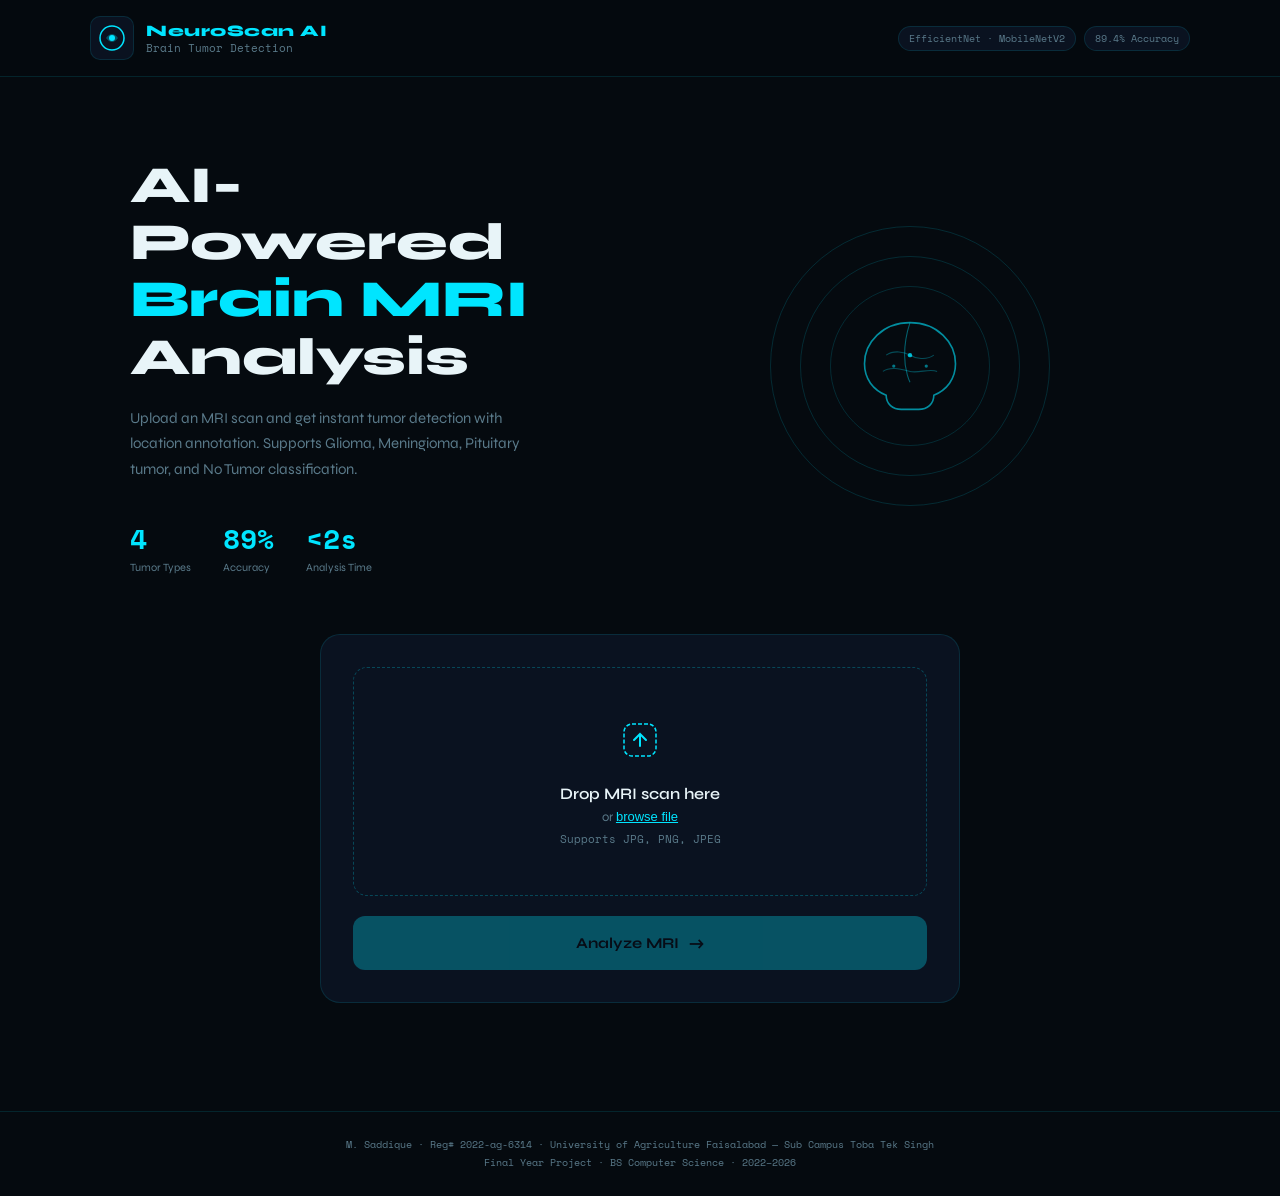
==== templates/index.html @ f6f0a746 "Initial commit: Brain Tumor Detection app" ====
<!DOCTYPE html>
<html lang="en">
<head>
  <meta charset="UTF-8">
  <meta name="viewport" content="width=device-width, initial-scale=1.0">
  <title>Brain Tumor Detection System</title>
  <link rel="preconnect" href="https://fonts.googleapis.com">
  <link href="https://fonts.googleapis.com/css2?family=Space+Mono:wght@400;700&family=Syne:wght@400;600;800&display=swap" rel="stylesheet">
  <link rel="stylesheet" href="/static/style.css">
</head>
<body>

  <!-- Header -->
  <header>
    <div class="header-inner">
      <div class="logo">
        <div class="logo-icon">
          <svg width="28" height="28" viewBox="0 0 28 28" fill="none">
            <circle cx="14" cy="14" r="12" stroke="#00e5ff" stroke-width="1.5"/>
            <path d="M8 14 Q14 6 20 14 Q14 22 8 14Z" fill="#00e5ff" opacity="0.3"/>
            <circle cx="14" cy="14" r="3" fill="#00e5ff"/>
          </svg>
        </div>
        <div>
          <span class="logo-title">NeuroScan AI</span>
          <span class="logo-sub">Brain Tumor Detection</span>
        </div>
      </div>
      <div class="header-info">
        <span class="badge">EfficientNet · MobileNetV2</span>
        <span class="badge">89.4% Accuracy</span>
      </div>
    </div>
  </header>

  <main>

    <!-- Hero -->
    <section class="hero">
      <div class="hero-text">
        <h1>AI-Powered<br><span class="accent">Brain MRI</span><br>Analysis</h1>
        <p>Upload an MRI scan and get instant tumor detection with location annotation. Supports Glioma, Meningioma, Pituitary tumor, and No Tumor classification.</p>
        <div class="stats-row">
          <div class="stat"><span class="stat-num">4</span><span class="stat-label">Tumor Types</span></div>
          <div class="stat"><span class="stat-num">89%</span><span class="stat-label">Accuracy</span></div>
          <div class="stat"><span class="stat-num">&lt;2s</span><span class="stat-label">Analysis Time</span></div>
        </div>
      </div>
      <div class="hero-visual">
        <div class="scan-ring"></div>
        <div class="scan-ring ring2"></div>
        <div class="scan-ring ring3"></div>
        <svg class="brain-svg" viewBox="0 0 120 120" fill="none">
          <path d="M60 20 C35 20 18 38 18 58 C18 72 26 82 38 87 C38 95 44 100 52 100 L68 100 C76 100 82 95 82 87 C94 82 102 72 102 58 C102 38 85 20 60 20Z" stroke="#00e5ff" stroke-width="1.5" fill="none" opacity="0.6"/>
          <path d="M60 20 C60 20 55 35 55 50 C55 65 60 75 60 75" stroke="#00e5ff" stroke-width="1" opacity="0.4"/>
          <path d="M38 50 C45 45 55 47 60 50 C65 53 75 55 82 50" stroke="#00e5ff" stroke-width="1" opacity="0.3"/>
          <path d="M35 65 C42 60 52 63 60 65 C68 67 78 62 85 65" stroke="#00e5ff" stroke-width="1" opacity="0.3"/>
          <circle cx="60" cy="50" r="2" fill="#00e5ff" opacity="0.8"/>
          <circle cx="45" cy="60" r="1.5" fill="#00e5ff" opacity="0.5"/>
          <circle cx="75" cy="60" r="1.5" fill="#00e5ff" opacity="0.5"/>
        </svg>
      </div>
    </section>

    <!-- Upload Section -->
    <section class="upload-section">
      <div class="upload-card" id="uploadCard">
        <div class="upload-zone" id="dropZone">
          <input type="file" id="fileInput" accept="image/*" hidden>
          <div class="upload-icon">
            <svg width="48" height="48" viewBox="0 0 48 48" fill="none">
              <rect x="8" y="8" width="32" height="32" rx="8" stroke="#00e5ff" stroke-width="1.5" stroke-dasharray="4 2"/>
              <path d="M24 30 L24 18 M18 24 L24 18 L30 24" stroke="#00e5ff" stroke-width="2" stroke-linecap="round"/>
            </svg>
          </div>
          <p class="upload-title">Drop MRI scan here</p>
          <p class="upload-sub">or <button class="browse-btn" onclick="document.getElementById('fileInput').click()">browse file</button></p>
          <p class="upload-hint">Supports JPG, PNG, JPEG</p>
        </div>

        <!-- Preview -->
        <div class="preview-zone" id="previewZone" style="display:none">
          <img id="previewImg" src="" alt="Preview">
          <div class="preview-info">
            <span id="fileName" class="file-name"></span>
            <button class="change-btn" onclick="resetUpload()">Change</button>
          </div>
        </div>

        <button class="analyze-btn" id="analyzeBtn" onclick="analyzeImage()" disabled>
          <span class="btn-text">Analyze MRI</span>
          <span class="btn-icon">→</span>
        </button>
      </div>
    </section>

    <!-- Loading -->
    <div class="loading-overlay" id="loading" style="display:none">
      <div class="loading-box">
        <div class="pulse-ring"></div>
        <div class="pulse-ring p2"></div>
        <p>Analyzing MRI scan...</p>
        <span>AI model processing</span>
      </div>
    </div>

    <!-- Results -->
    <section class="results-section" id="resultsSection" style="display:none">

      <div class="result-header">
        <h2>Analysis Complete</h2>
        <button class="new-scan-btn" onclick="resetAll()">+ New Scan</button>
      </div>

      <!-- Diagnosis Card -->
      <div class="diagnosis-card" id="diagnosisCard">
        <div class="diagnosis-left">
          <div class="diagnosis-label">Detected</div>
          <div class="diagnosis-name" id="diagnosisName">—</div>
          <div class="confidence-row">
            <span class="conf-label">Confidence</span>
            <span class="conf-value" id="confValue">—</span>
          </div>
          <div class="conf-bar-wrap">
            <div class="conf-bar" id="confBar"></div>
          </div>
          <p class="diagnosis-desc" id="diagnosisDesc">—</p>
          <div class="advice-box" id="adviceBox">
            <svg width="14" height="14" viewBox="0 0 14 14" fill="none">
              <circle cx="7" cy="7" r="6" stroke="currentColor" stroke-width="1.2"/>
              <path d="M7 6V10M7 4.5V5" stroke="currentColor" stroke-width="1.2" stroke-linecap="round"/>
            </svg>
            <span id="adviceText">—</span>
          </div>
        </div>
        <div class="diagnosis-right">
          <div class="prob-chart">
            <div class="prob-title">All Probabilities</div>
            <div id="probBars"></div>
          </div>
        </div>
      </div>

      <!-- Images -->
      <div class="images-grid">
        <div class="img-card">
          <div class="img-label">Original MRI</div>
          <img id="originalImg" src="" alt="Original">
        </div>
        <div class="img-card">
          <div class="img-label">Annotated Result</div>
          <img id="annotatedImg" src="" alt="Annotated">
        </div>
      </div>

    </section>

  </main>

  <footer>
    <p>M. Saddique · Reg# 2022-ag-6314 · University of Agriculture Faisalabad — Sub Campus Toba Tek Singh</p>
    <p>Final Year Project · BS Computer Science · 2022–2026</p>
  </footer>

  <script src="/static/script.js"></script>
</body>
</html>
---- static/style.css ----
*, *::before, *::after { box-sizing: border-box; margin: 0; padding: 0; }

:root {
  --bg:       #050a0f;
  --bg2:      #0a1220;
  --bg3:      #0f1a2e;
  --accent:   #00e5ff;
  --accent2:  #0077ff;
  --text:     #e8f4f8;
  --muted:    #5a7a8a;
  --border:   rgba(0,229,255,0.12);
  --danger:   #ff5555;
  --warn:     #ffaa00;
  --safe:     #00dd88;
}

html { scroll-behavior: smooth; }

body {
  background: var(--bg);
  color: var(--text);
  font-family: 'Syne', sans-serif;
  min-height: 100vh;
  overflow-x: hidden;
}

/* ── HEADER ─────────────────────────────── */
header {
  border-bottom: 1px solid var(--border);
  padding: 16px 40px;
  backdrop-filter: blur(12px);
  position: sticky;
  top: 0;
  z-index: 100;
  background: rgba(5,10,15,0.85);
}

.header-inner {
  max-width: 1100px;
  margin: 0 auto;
  display: flex;
  align-items: center;
  justify-content: space-between;
}

.logo { display: flex; align-items: center; gap: 12px; }
.logo-icon {
  width: 44px; height: 44px;
  border: 1px solid var(--border);
  border-radius: 10px;
  display: flex; align-items: center; justify-content: center;
  background: var(--bg2);
}
.logo-title {
  display: block;
  font-size: 16px; font-weight: 800;
  color: var(--accent);
  letter-spacing: 0.5px;
}
.logo-sub {
  display: block;
  font-size: 11px; color: var(--muted);
  font-family: 'Space Mono', monospace;
}

.header-info { display: flex; gap: 8px; }
.badge {
  font-family: 'Space Mono', monospace;
  font-size: 10px;
  padding: 4px 10px;
  border: 1px solid var(--border);
  border-radius: 20px;
  color: var(--muted);
  background: var(--bg2);
}

/* ── MAIN ────────────────────────────────── */
main { max-width: 1100px; margin: 0 auto; padding: 0 40px 60px; }

/* ── HERO ────────────────────────────────── */
.hero {
  display: grid;
  grid-template-columns: 1fr 1fr;
  gap: 60px;
  align-items: center;
  padding: 80px 0 60px;
}

.hero h1 {
  font-size: 52px;
  font-weight: 800;
  line-height: 1.1;
  margin-bottom: 20px;
}

.accent { color: var(--accent); }

.hero p {
  color: var(--muted);
  font-size: 15px;
  line-height: 1.7;
  margin-bottom: 36px;
  max-width: 420px;
}

.stats-row { display: flex; gap: 32px; }
.stat { display: flex; flex-direction: column; }
.stat-num {
  font-family: 'Space Mono', monospace;
  font-size: 28px;
  font-weight: 700;
  color: var(--accent);
}
.stat-label { font-size: 11px; color: var(--muted); margin-top: 2px; }

/* Brain visual */
.hero-visual {
  position: relative;
  display: flex;
  align-items: center;
  justify-content: center;
  height: 320px;
}

.scan-ring {
  position: absolute;
  border-radius: 50%;
  border: 1px solid rgba(0,229,255,0.15);
  animation: pulse-ring 3s ease-in-out infinite;
}
.scan-ring { width: 280px; height: 280px; }
.ring2     { width: 220px; height: 220px; animation-delay: 0.5s; }
.ring3     { width: 160px; height: 160px; animation-delay: 1s; }

@keyframes pulse-ring {
  0%, 100% { opacity: 0.3; transform: scale(1); }
  50%       { opacity: 0.7; transform: scale(1.03); }
}

.brain-svg { width: 130px; height: 130px; z-index: 2; }

/* ── UPLOAD ──────────────────────────────── */
.upload-section { margin-bottom: 48px; }

.upload-card {
  background: var(--bg2);
  border: 1px solid var(--border);
  border-radius: 20px;
  padding: 32px;
  max-width: 640px;
  margin: 0 auto;
}

.upload-zone {
  border: 1.5px dashed rgba(0,229,255,0.25);
  border-radius: 14px;
  padding: 48px 24px;
  text-align: center;
  cursor: pointer;
  transition: all 0.2s;
  margin-bottom: 20px;
}
.upload-zone:hover, .upload-zone.dragover {
  border-color: var(--accent);
  background: rgba(0,229,255,0.04);
}
.upload-icon { margin-bottom: 16px; }
.upload-title { font-size: 16px; font-weight: 600; margin-bottom: 6px; }
.upload-sub   { font-size: 13px; color: var(--muted); margin-bottom: 6px; }
.upload-hint  { font-size: 11px; color: var(--muted); font-family: 'Space Mono', monospace; }

.browse-btn {
  background: none; border: none; cursor: pointer;
  color: var(--accent); font-size: 13px; text-decoration: underline;
}

/* Preview */
.preview-zone {
  margin-bottom: 20px;
  border-radius: 12px;
  overflow: hidden;
  border: 1px solid var(--border);
}
.preview-zone img {
  width: 100%; max-height: 240px;
  object-fit: contain;
  background: var(--bg);
  display: block;
}
.preview-info {
  display: flex; align-items: center;
  justify-content: space-between;
  padding: 10px 14px;
  background: var(--bg3);
}
.file-name {
  font-family: 'Space Mono', monospace;
  font-size: 11px; color: var(--muted);
  white-space: nowrap; overflow: hidden;
  text-overflow: ellipsis; max-width: 300px;
}
.change-btn {
  background: none; border: 1px solid var(--border);
  color: var(--muted); padding: 4px 12px;
  border-radius: 6px; cursor: pointer; font-size: 11px;
  transition: all 0.2s;
}
.change-btn:hover { border-color: var(--accent); color: var(--accent); }

/* Analyze button */
.analyze-btn {
  width: 100%;
  padding: 16px;
  background: var(--accent);
  border: none; border-radius: 12px;
  color: #000; font-family: 'Syne', sans-serif;
  font-size: 15px; font-weight: 700;
  cursor: pointer; display: flex;
  align-items: center; justify-content: center;
  gap: 10px; transition: all 0.2s;
}
.analyze-btn:disabled {
  opacity: 0.3; cursor: not-allowed;
}
.analyze-btn:not(:disabled):hover {
  background: #33eeff; transform: translateY(-1px);
}
.btn-icon { font-size: 18px; }

/* ── LOADING ─────────────────────────────── */
.loading-overlay {
  display: flex; align-items: center;
  justify-content: center;
  padding: 60px;
}
.loading-box {
  text-align: center;
  position: relative;
}
.pulse-ring {
  width: 80px; height: 80px;
  border-radius: 50%;
  border: 2px solid var(--accent);
  position: absolute;
  top: 50%; left: 50%;
  transform: translate(-50%, -50%);
  animation: pulse-load 1.4s ease-out infinite;
}
.p2 { animation-delay: 0.7s; }

@keyframes pulse-load {
  0%   { transform: translate(-50%,-50%) scale(0.5); opacity: 1; }
  100% { transform: translate(-50%,-50%) scale(2);   opacity: 0; }
}

.loading-box p {
  font-size: 16px; font-weight: 600;
  margin-top: 60px; margin-bottom: 6px;
}
.loading-box span {
  font-family: 'Space Mono', monospace;
  font-size: 11px; color: var(--muted);
}

/* ── RESULTS ─────────────────────────────── */
.result-header {
  display: flex; align-items: center;
  justify-content: space-between;
  margin-bottom: 24px;
}
.result-header h2 { font-size: 24px; font-weight: 800; }

.new-scan-btn {
  background: none;
  border: 1px solid var(--border);
  color: var(--accent); padding: 8px 18px;
  border-radius: 8px; cursor: pointer;
  font-family: 'Syne', sans-serif;
  font-size: 13px; font-weight: 600;
  transition: all 0.2s;
}
.new-scan-btn:hover { background: rgba(0,229,255,0.08); }

/* Diagnosis card */
.diagnosis-card {
  display: grid;
  grid-template-columns: 1fr 1fr;
  gap: 32px;
  background: var(--bg2);
  border: 1px solid var(--border);
  border-radius: 20px;
  padding: 32px;
  margin-bottom: 24px;
}

.diagnosis-label {
  font-family: 'Space Mono', monospace;
  font-size: 10px; color: var(--muted);
  letter-spacing: 2px; text-transform: uppercase;
  margin-bottom: 8px;
}

.diagnosis-name {
  font-size: 36px; font-weight: 800;
  text-transform: capitalize;
  color: var(--accent);
  margin-bottom: 16px;
}

.confidence-row {
  display: flex; align-items: center;
  gap: 12px; margin-bottom: 8px;
}
.conf-label {
  font-size: 12px; color: var(--muted);
  font-family: 'Space Mono', monospace;
}
.conf-value {
  font-size: 14px; font-weight: 700;
  font-family: 'Space Mono', monospace;
}

.conf-bar-wrap {
  height: 4px; background: var(--bg3);
  border-radius: 2px; margin-bottom: 20px;
  overflow: hidden;
}
.conf-bar {
  height: 100%; border-radius: 2px;
  background: var(--accent);
  transition: width 1s ease;
}

.diagnosis-desc {
  font-size: 14px; line-height: 1.6;
  color: var(--muted); margin-bottom: 16px;
}

.advice-box {
  display: flex; align-items: flex-start; gap: 8px;
  background: rgba(0,229,255,0.06);
  border: 1px solid rgba(0,229,255,0.15);
  border-radius: 10px; padding: 12px;
  font-size: 13px; line-height: 1.5;
  color: var(--text);
}

/* Probability bars */
.prob-title {
  font-family: 'Space Mono', monospace;
  font-size: 10px; color: var(--muted);
  letter-spacing: 2px; margin-bottom: 16px;
}

.prob-row { margin-bottom: 14px; }
.prob-row-label {
  display: flex; justify-content: space-between;
  font-size: 12px; margin-bottom: 5px;
}
.prob-row-label span:first-child { text-transform: capitalize; }
.prob-row-label span:last-child {
  font-family: 'Space Mono', monospace;
  color: var(--muted);
}
.prob-row-bar {
  height: 6px; background: var(--bg3);
  border-radius: 3px; overflow: hidden;
}
.prob-row-fill {
  height: 100%; border-radius: 3px;
  transition: width 1s ease;
}

/* Images grid */
.images-grid {
  display: grid; grid-template-columns: 1fr 1fr; gap: 20px;
}

.img-card {
  background: var(--bg2);
  border: 1px solid var(--border);
  border-radius: 16px; overflow: hidden;
}
.img-label {
  padding: 12px 16px;
  font-family: 'Space Mono', monospace;
  font-size: 10px; color: var(--muted);
  letter-spacing: 2px;
  border-bottom: 1px solid var(--border);
}
.img-card img {
  width: 100%; display: block;
  object-fit: contain; background: #000;
  max-height: 300px;
}

/* ── FOOTER ──────────────────────────────── */
footer {
  border-top: 1px solid var(--border);
  padding: 24px 40px;
  text-align: center;
  font-family: 'Space Mono', monospace;
  font-size: 10px; color: var(--muted);
  line-height: 1.8;
}

/* ── RESPONSIVE ──────────────────────────── */
@media (max-width: 768px) {
  main { padding: 0 20px 60px; }
  header { padding: 14px 20px; }
  .hero { grid-template-columns: 1fr; gap: 30px; padding: 40px 0 30px; }
  .hero h1 { font-size: 36px; }
  .hero-visual { height: 200px; }
  .diagnosis-card { grid-template-columns: 1fr; }
  .images-grid { grid-template-columns: 1fr; }
  .header-info { display: none; }
}
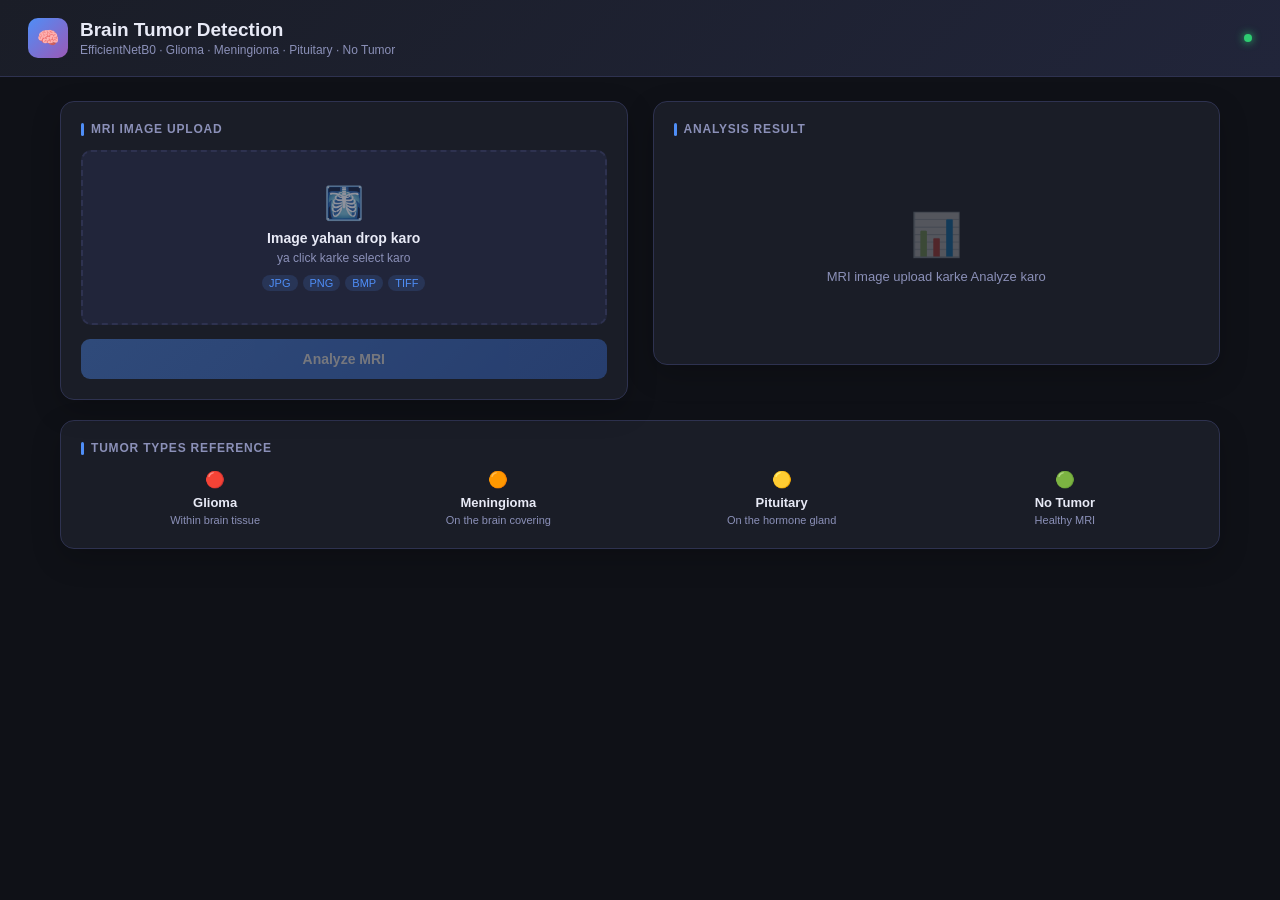
==== commit 945001b4: "Initial commit: Setup project structure and secure API keys" ====
--- a/templates/index.html
+++ b/templates/index.html
@@ -1,167 +1,1072 @@
 <!DOCTYPE html>
 <html lang="en">
+
 <head>
-  <meta charset="UTF-8">
-  <meta name="viewport" content="width=device-width, initial-scale=1.0">
-  <title>Brain Tumor Detection System</title>
-  <link rel="preconnect" href="https://fonts.googleapis.com">
-  <link href="https://fonts.googleapis.com/css2?family=Space+Mono:wght@400;700&family=Syne:wght@400;600;800&display=swap" rel="stylesheet">
-  <link rel="stylesheet" href="/static/style.css">
+  <meta charset="UTF-8" />
+  <meta name="viewport" content="width=device-width, initial-scale=1.0" />
+  <title>Brain Tumor Detection</title>
+  <style>
+    * {
+      margin: 0;
+      padding: 0;
+      box-sizing: border-box
+    }
+
+    :root {
+      --bg: #0f1117;
+      --card: #1a1d27;
+      --card2: #21253a;
+      --border: #2e3250;
+      --text: #e8eaf6;
+      --sub: #8b90b8;
+      --blue: #4f8ef7;
+      --blue2: #3a6fd8;
+      --green: #2ecc71;
+      --red: #e74c3c;
+      --orange: #f39c12;
+      --purple: #9b59b6;
+      --radius: 14px
+    }
+
+    body {
+      background: var(--bg);
+      color: var(--text);
+      font-family: 'Segoe UI', sans-serif;
+      min-height: 100vh
+    }
+
+    /* ── Header ── */
+    header {
+      background: linear-gradient(135deg, #1a1d27, #21253a);
+      border-bottom: 1px solid var(--border);
+      padding: 18px 28px;
+      display: flex;
+      align-items: center;
+      gap: 12px
+    }
+
+    .logo {
+      width: 40px;
+      height: 40px;
+      border-radius: 10px;
+      background: linear-gradient(135deg, var(--blue), var(--purple));
+      display: flex;
+      align-items: center;
+      justify-content: center;
+      font-size: 18px
+    }
+
+    header h1 {
+      font-size: 19px;
+      font-weight: 600
+    }
+
+    header p {
+      font-size: 12px;
+      color: var(--sub);
+      margin-top: 2px
+    }
+
+    .dot {
+      width: 8px;
+      height: 8px;
+      border-radius: 50%;
+      background: var(--green);
+      box-shadow: 0 0 8px var(--green);
+      margin-left: auto
+    }
+
+    /* ── Layout: 2 columns ── */
+    .container {
+      max-width: 1200px;
+      margin: 0 auto;
+      padding: 24px 20px
+    }
+
+    /* Upload | Results */
+    .grid {
+      display: grid;
+      grid-template-columns: 1fr 1fr;
+      gap: 25px;
+      align-items: start
+    }
+
+    @media(max-width:900px) {
+      .grid {
+        grid-template-columns: 1fr
+      }
+    }
+
+    /* ── Card ── */
+    .card {
+      background: var(--card);
+      border: 1px solid var(--border);
+      border-radius: var(--radius);
+      padding: 20px;
+      box-shadow: 0 10px 30px rgba(0, 0, 0, 0.2);
+    }
+
+    .card-title {
+      font-size: 12px;
+      font-weight: 600;
+      color: var(--sub);
+      text-transform: uppercase;
+      letter-spacing: .8px;
+      margin-bottom: 14px;
+      display: flex;
+      align-items: center;
+      gap: 7px
+    }
+
+    .card-title::before {
+      content: '';
+      width: 3px;
+      height: 13px;
+      background: var(--blue);
+      border-radius: 2px
+    }
+
+    /* ── Upload ── */
+    .upload-zone {
+      border: 2px dashed var(--border);
+      border-radius: 10px;
+      padding: 32px 16px;
+      text-align: center;
+      cursor: pointer;
+      transition: .2s;
+      position: relative;
+      background: var(--card2)
+    }
+
+    .upload-zone:hover,
+    .upload-zone.drag {
+      border-color: var(--blue);
+      background: rgba(79, 142, 247, .07)
+    }
+
+    .upload-zone input {
+      position: absolute;
+      inset: 0;
+      opacity: 0;
+      cursor: pointer;
+      width: 100%;
+      height: 100%
+    }
+
+    .upload-zone h3 {
+      font-size: 14px;
+      margin-bottom: 5px
+    }
+
+    .upload-zone p {
+      font-size: 12px;
+      color: var(--sub)
+    }
+
+    .fmts {
+      display: flex;
+      gap: 5px;
+      justify-content: center;
+      margin-top: 10px;
+      flex-wrap: wrap
+    }
+
+    .fmt {
+      background: rgba(79, 142, 247, .15);
+      color: var(--blue);
+      font-size: 11px;
+      padding: 2px 7px;
+      border-radius: 12px
+    }
+
+    #preview-box {
+      margin-top: 14px;
+      display: none
+    }
+
+    #preview-box img {
+      width: 100%;
+      border-radius: 8px;
+      border: 1px solid var(--border);
+      max-height: 220px;
+      object-fit: contain;
+      background: #000
+    }
+
+    .pname {
+      font-size: 11px;
+      color: var(--sub);
+      margin-top: 5px;
+      text-align: center
+    }
+
+    /* ── Button ── */
+    .btn {
+      width: 100%;
+      padding: 12px;
+      border: none;
+      border-radius: 9px;
+      cursor: pointer;
+      font-size: 14px;
+      font-weight: 600;
+      margin-top: 14px;
+      transition: .2s;
+      background: linear-gradient(135deg, var(--blue), var(--blue2));
+      color: #fff
+    }
+
+    .btn:hover {
+      opacity: .88;
+      transform: translateY(-1px)
+    }
+
+    .btn:disabled {
+      opacity: .4;
+      cursor: not-allowed;
+      transform: none
+    }
+
+    .btn.loading {
+      color: transparent;
+      position: relative
+    }
+
+    .btn.loading::after {
+      content: '';
+      position: absolute;
+      inset: 0;
+      margin: auto;
+      width: 18px;
+      height: 18px;
+      border: 2px solid rgba(255, 255, 255, .3);
+      border-top-color: #fff;
+      border-radius: 50%;
+      animation: spin .7s linear infinite
+    }
+
+    @keyframes spin {
+      to {
+        transform: rotate(360deg)
+      }
+    }
+
+    /* ── Tumor types info ── */
+    .tumor-list {
+      display: grid;
+      grid-template-columns: repeat(4, 1fr);
+      gap: 15px;
+      margin-top: 5px;
+    }
+
+    .tumor-item {
+      display: flex;
+      flex-direction: column;
+      align-items: center;
+      text-align: center;
+      gap: 6px
+    }
+
+    .tumor-item .ti {
+      font-size: 16px;
+      flex-shrink: 0;
+      margin-top: 1px
+    }
+
+    .tumor-item strong {
+      font-size: 13px;
+      display: block
+    }
+
+    .tumor-item span {
+      font-size: 11px;
+      color: var(--sub)
+    }
+
+    /* ── Results ── */
+    #placeholder {
+      text-align: center;
+      padding: 60px 20px;
+      color: var(--sub)
+    }
+
+    #placeholder .phi {
+      font-size: 42px;
+      opacity: .25;
+      margin-bottom: 10px
+    }
+
+    #placeholder p {
+      font-size: 13px
+    }
+
+    #results {
+      display: none
+    }
+
+    .rimgs {
+      display: grid;
+      grid-template-columns: 1fr 1fr;
+      gap: 10px;
+      margin-bottom: 16px
+    }
+
+    .rimgs div {
+      text-align: center
+    }
+
+    .rimgs img {
+      width: 100%;
+      border-radius: 8px;
+      border: 1px solid var(--border);
+      max-height: 180px;
+      object-fit: contain;
+      background: #000
+    }
+
+    .rimgs p {
+      font-size: 11px;
+      color: var(--sub);
+      margin-top: 4px
+    }
+
+    .diag-banner {
+      border-radius: 10px;
+      padding: 14px 16px;
+      margin-bottom: 14px;
+      display: flex;
+      align-items: center;
+      gap: 12px
+    }
+
+    .diag-banner.glioma {
+      background: rgba(231, 76, 60, .12);
+      border: 1px solid rgba(231, 76, 60, .3)
+    }
+
+    .diag-banner.meningioma {
+      background: rgba(243, 156, 18, .12);
+      border: 1px solid rgba(243, 156, 18, .3)
+    }
+
+    .diag-banner.notumor {
+      background: rgba(46, 204, 113, .12);
+      border: 1px solid rgba(46, 204, 113, .3)
+    }
+
+    .diag-banner.pituitary {
+      background: rgba(155, 89, 182, .12);
+      border: 1px solid rgba(155, 89, 182, .3)
+    }
+
+    .diag-icon {
+      font-size: 26px;
+      flex-shrink: 0
+    }
+
+    .diag-class {
+      font-size: 17px;
+      font-weight: 700;
+      text-transform: capitalize
+    }
+
+    .diag-conf {
+      font-size: 12px;
+      color: var(--sub);
+      margin-top: 2px
+    }
+
+    .diag-conf span {
+      font-weight: 600;
+      padding: 2px 7px;
+      border-radius: 12px;
+      font-size: 11px
+    }
+
+    .conf-hi {
+      background: rgba(46, 204, 113, .2);
+      color: var(--green)
+    }
+
+    .conf-mid {
+      background: rgba(243, 156, 18, .2);
+      color: var(--orange)
+    }
+
+    .conf-lo {
+      background: rgba(231, 76, 60, .2);
+      color: var(--red)
+    }
+
+    .irow {
+      display: grid;
+      grid-template-columns: 1fr 1fr;
+      gap: 9px;
+      margin-bottom: 14px
+    }
+
+    .ibox {
+      background: var(--card2);
+      border: 1px solid var(--border);
+      border-radius: 8px;
+      padding: 11px 13px
+    }
+
+    .ibox label {
+      font-size: 11px;
+      color: var(--sub);
+      text-transform: uppercase;
+      letter-spacing: .5px;
+      display: block;
+      margin-bottom: 4px
+    }
+
+    .ibox p {
+      font-size: 12px;
+      line-height: 1.5
+    }
+
+    .prob-row {
+      margin-bottom: 9px
+    }
+
+    .prob-hdr {
+      display: flex;
+      justify-content: space-between;
+      font-size: 12px;
+      margin-bottom: 4px
+    }
+
+    .prob-name {
+      text-transform: capitalize;
+      font-weight: 500
+    }
+
+    .prob-val {
+      color: var(--sub)
+    }
+
+    .prob-bg {
+      height: 7px;
+      background: rgba(255, 255, 255, .07);
+      border-radius: 4px;
+      overflow: hidden
+    }
+
+    .prob-bar {
+      height: 100%;
+      border-radius: 4px;
+      transition: width .6s
+    }
+
+    .bar-glioma {
+      background: linear-gradient(90deg, #e74c3c, #c0392b)
+    }
+
+    .bar-meningioma {
+      background: linear-gradient(90deg, #f39c12, #d68910)
+    }
+
+    .bar-notumor {
+      background: linear-gradient(90deg, #2ecc71, #27ae60)
+    }
+
+    .bar-pituitary {
+      background: linear-gradient(90deg, #9b59b6, #8e44ad)
+    }
+
+    /* ═══════════════════════════════════
+       FLOATING CHATBOT
+    ═══════════════════════════════════ */
+    .chatbot-fab {
+      position: fixed;
+      bottom: 25px;
+      right: 25px;
+      width: 60px;
+      height: 60px;
+      border-radius: 50%;
+      background: linear-gradient(135deg, var(--blue), var(--purple));
+      color: white;
+      display: flex;
+      align-items: center;
+      justify-content: center;
+      font-size: 28px;
+      cursor: pointer;
+      box-shadow: 0 8px 25px rgba(79, 142, 247, 0.4);
+      transition: 0.3s cubic-bezier(0.175, 0.885, 0.32, 1.275);
+      z-index: 1000;
+      display: none;
+      /* Hidden by default */
+    }
+
+    .chatbot-fab:hover {
+      transform: scale(1.1) rotate(10deg);
+    }
+
+    .chatbot-popup {
+      position: fixed;
+      bottom: 95px;
+      right: 25px;
+      width: 320px;
+      height: 480px;
+      background: var(--card);
+      border: 1px solid var(--border);
+      border-radius: var(--radius);
+      box-shadow: 0 15px 50px rgba(0, 0, 0, 0.5);
+      display: flex;
+      flex-direction: column;
+      z-index: 999;
+      transform: translateY(20px);
+      opacity: 0;
+      pointer-events: none;
+      transition: 0.3s ease;
+    }
+
+    .chatbot-popup.active {
+      transform: translateY(0);
+      opacity: 1;
+      pointer-events: all;
+    }
+
+    .chat-header {
+      padding: 15px 20px;
+      background: var(--card2);
+      border-bottom: 1px solid var(--border);
+      display: flex;
+      align-items: center;
+      justify-content: space-between;
+      border-radius: var(--radius) var(--radius) 0 0;
+    }
+
+    .chat-header h2 {
+      font-size: 15px;
+      font-weight: 600;
+      display: flex;
+      align-items: center;
+      gap: 8px;
+    }
+
+    .close-chat {
+      cursor: pointer;
+      opacity: 0.6;
+      transition: 0.2s;
+    }
+
+    .close-chat:hover {
+      opacity: 1;
+    }
+
+    .chat-wrap {
+      display: flex;
+      flex-direction: column;
+      height: 100%;
+      padding: 15px;
+      overflow: hidden;
+    }
+
+    /* messages area */
+    .chat-msgs {
+      flex: 1;
+      overflow-y: auto;
+      padding: 4px 2px;
+      display: flex;
+      flex-direction: column;
+      gap: 10px;
+      scrollbar-width: thin;
+      scrollbar-color: var(--border) transparent
+    }
+
+    .chat-msgs::-webkit-scrollbar {
+      width: 4px
+    }
+
+    .chat-msgs::-webkit-scrollbar-thumb {
+      background: var(--border);
+      border-radius: 2px
+    }
+
+    /* individual message bubbles */
+    .msg {
+      max-width: 85%;
+      padding: 10px 13px;
+      border-radius: 12px;
+      font-size: 13px;
+      line-height: 1.55;
+      word-break: break-word
+    }
+
+    .msg.user {
+      align-self: flex-end;
+      background: linear-gradient(135deg, var(--blue), var(--blue2));
+      color: #fff;
+      border-bottom-right-radius: 3px
+    }
+
+    .msg.bot {
+      align-self: flex-start;
+      background: var(--card2);
+      border: 1px solid var(--border);
+      color: var(--text);
+      border-bottom-left-radius: 3px
+    }
+
+    .msg.bot.typing {
+      color: var(--sub);
+      font-style: italic
+    }
+
+    .msg-time {
+      font-size: 10px;
+      opacity: .5;
+      margin-top: 4px;
+      text-align: right
+    }
+
+    /* quick suggestion chips */
+    .chips {
+      display: flex;
+      flex-wrap: wrap;
+      gap: 6px;
+      margin: 6px 0 10px
+    }
+
+    .chip {
+      font-size: 11px;
+      padding: 5px 10px;
+      border-radius: 20px;
+      background: rgba(79, 142, 247, .12);
+      color: var(--blue);
+      border: 1px solid rgba(79, 142, 247, .25);
+      cursor: pointer;
+      transition: .15s
+    }
+
+    .chip:hover {
+      background: rgba(79, 142, 247, .25)
+    }
+
+    /* input row */
+    .chat-input-row {
+      display: flex;
+      gap: 8px;
+      margin-top: 10px;
+      align-items: flex-end
+    }
+
+    .chat-input {
+      flex: 1;
+      background: var(--card2);
+      border: 1px solid var(--border);
+      border-radius: 10px;
+      padding: 10px 13px;
+      color: var(--text);
+      font-size: 13px;
+      resize: none;
+      max-height: 100px;
+      min-height: 42px;
+      font-family: inherit;
+      outline: none;
+      transition: .2s;
+      line-height: 1.4
+    }
+
+    .chat-input:focus {
+      border-color: var(--blue)
+    }
+
+    .chat-input::placeholder {
+      color: var(--sub)
+    }
+
+    .send-btn {
+      width: 40px;
+      height: 40px;
+      border-radius: 10px;
+      border: none;
+      background: linear-gradient(135deg, var(--blue), var(--blue2));
+      color: #fff;
+      cursor: pointer;
+      font-size: 16px;
+      flex-shrink: 0;
+      transition: .2s
+    }
+
+    .send-btn:hover {
+      opacity: .85
+    }
+
+    .send-btn:disabled {
+      opacity: .4;
+      cursor: not-allowed
+    }
+
+    .chat-note {
+      font-size: 11px;
+      color: var(--sub);
+      text-align: center;
+      margin-top: 7px;
+      line-height: 1.4
+    }
+
+    #err-box {
+      display: none;
+      background: rgba(231, 76, 60, .1);
+      border: 1px solid rgba(231, 76, 60, .3);
+      border-radius: 9px;
+      padding: 12px;
+      margin-top: 12px;
+      font-size: 12px;
+      color: #e74c3c
+    }
+  </style>
 </head>
+
 <body>
 
-  <!-- Header -->
   <header>
-    <div class="header-inner">
-      <div class="logo">
-        <div class="logo-icon">
-          <svg width="28" height="28" viewBox="0 0 28 28" fill="none">
-            <circle cx="14" cy="14" r="12" stroke="#00e5ff" stroke-width="1.5"/>
-            <path d="M8 14 Q14 6 20 14 Q14 22 8 14Z" fill="#00e5ff" opacity="0.3"/>
-            <circle cx="14" cy="14" r="3" fill="#00e5ff"/>
-          </svg>
-        </div>
-        <div>
-          <span class="logo-title">NeuroScan AI</span>
-          <span class="logo-sub">Brain Tumor Detection</span>
-        </div>
-      </div>
-      <div class="header-info">
-        <span class="badge">EfficientNet · MobileNetV2</span>
-        <span class="badge">89.4% Accuracy</span>
-      </div>
+    <div class="logo">🧠</div>
+    <div>
+      <h1>Brain Tumor Detection</h1>
+      <p>EfficientNetB0 · Glioma · Meningioma · Pituitary · No Tumor</p>
     </div>
+    <div class="dot" title="Model loaded"></div>
   </header>
 
-  <main>
-
-    <!-- Hero -->
-    <section class="hero">
-      <div class="hero-text">
-        <h1>AI-Powered<br><span class="accent">Brain MRI</span><br>Analysis</h1>
-        <p>Upload an MRI scan and get instant tumor detection with location annotation. Supports Glioma, Meningioma, Pituitary tumor, and No Tumor classification.</p>
-        <div class="stats-row">
-          <div class="stat"><span class="stat-num">4</span><span class="stat-label">Tumor Types</span></div>
-          <div class="stat"><span class="stat-num">89%</span><span class="stat-label">Accuracy</span></div>
-          <div class="stat"><span class="stat-num">&lt;2s</span><span class="stat-label">Analysis Time</span></div>
-        </div>
-      </div>
-      <div class="hero-visual">
-        <div class="scan-ring"></div>
-        <div class="scan-ring ring2"></div>
-        <div class="scan-ring ring3"></div>
-        <svg class="brain-svg" viewBox="0 0 120 120" fill="none">
-          <path d="M60 20 C35 20 18 38 18 58 C18 72 26 82 38 87 C38 95 44 100 52 100 L68 100 C76 100 82 95 82 87 C94 82 102 72 102 58 C102 38 85 20 60 20Z" stroke="#00e5ff" stroke-width="1.5" fill="none" opacity="0.6"/>
-          <path d="M60 20 C60 20 55 35 55 50 C55 65 60 75 60 75" stroke="#00e5ff" stroke-width="1" opacity="0.4"/>
-          <path d="M38 50 C45 45 55 47 60 50 C65 53 75 55 82 50" stroke="#00e5ff" stroke-width="1" opacity="0.3"/>
-          <path d="M35 65 C42 60 52 63 60 65 C68 67 78 62 85 65" stroke="#00e5ff" stroke-width="1" opacity="0.3"/>
-          <circle cx="60" cy="50" r="2" fill="#00e5ff" opacity="0.8"/>
-          <circle cx="45" cy="60" r="1.5" fill="#00e5ff" opacity="0.5"/>
-          <circle cx="75" cy="60" r="1.5" fill="#00e5ff" opacity="0.5"/>
-        </svg>
-      </div>
-    </section>
-
-    <!-- Upload Section -->
-    <section class="upload-section">
-      <div class="upload-card" id="uploadCard">
-        <div class="upload-zone" id="dropZone">
-          <input type="file" id="fileInput" accept="image/*" hidden>
-          <div class="upload-icon">
-            <svg width="48" height="48" viewBox="0 0 48 48" fill="none">
-              <rect x="8" y="8" width="32" height="32" rx="8" stroke="#00e5ff" stroke-width="1.5" stroke-dasharray="4 2"/>
-              <path d="M24 30 L24 18 M18 24 L24 18 L30 24" stroke="#00e5ff" stroke-width="2" stroke-linecap="round"/>
-            </svg>
-          </div>
-          <p class="upload-title">Drop MRI scan here</p>
-          <p class="upload-sub">or <button class="browse-btn" onclick="document.getElementById('fileInput').click()">browse file</button></p>
-          <p class="upload-hint">Supports JPG, PNG, JPEG</p>
-        </div>
-
-        <!-- Preview -->
-        <div class="preview-zone" id="previewZone" style="display:none">
-          <img id="previewImg" src="" alt="Preview">
-          <div class="preview-info">
-            <span id="fileName" class="file-name"></span>
-            <button class="change-btn" onclick="resetUpload()">Change</button>
+  <div class="container">
+    <div class="grid">
+
+      <!-- ══ COLUMN 1: Upload ══ -->
+      <div class="card">
+        <div class="card-title">MRI Image Upload</div>
+        <div class="upload-zone" id="upload-zone">
+          <input type="file" id="file-input" accept="image/*" />
+          <div style="font-size:32px;margin-bottom:8px;opacity:.5">🩻</div>
+          <h3>Image yahan drop karo</h3>
+          <p>ya click karke select karo</p>
+          <div class="fmts">
+            <span class="fmt">JPG</span><span class="fmt">PNG</span>
+            <span class="fmt">BMP</span><span class="fmt">TIFF</span>
           </div>
         </div>
-
-        <button class="analyze-btn" id="analyzeBtn" onclick="analyzeImage()" disabled>
-          <span class="btn-text">Analyze MRI</span>
-          <span class="btn-icon">→</span>
-        </button>
+        <div id="preview-box">
+          <img id="prev-img" src="" alt="preview" />
+          <p class="pname" id="prev-name"></p>
+        </div>
+        <div id="err-box"></div>
+        <button class="btn" id="analyze-btn" disabled onclick="analyze()">Analyze MRI</button>
       </div>
-    </section>
-
-    <!-- Loading -->
-    <div class="loading-overlay" id="loading" style="display:none">
-      <div class="loading-box">
-        <div class="pulse-ring"></div>
-        <div class="pulse-ring p2"></div>
-        <p>Analyzing MRI scan...</p>
-        <span>AI model processing</span>
-      </div>
-    </div>
-
-    <!-- Results -->
-    <section class="results-section" id="resultsSection" style="display:none">
-
-      <div class="result-header">
-        <h2>Analysis Complete</h2>
-        <button class="new-scan-btn" onclick="resetAll()">+ New Scan</button>
-      </div>
-
-      <!-- Diagnosis Card -->
-      <div class="diagnosis-card" id="diagnosisCard">
-        <div class="diagnosis-left">
-          <div class="diagnosis-label">Detected</div>
-          <div class="diagnosis-name" id="diagnosisName">—</div>
-          <div class="confidence-row">
-            <span class="conf-label">Confidence</span>
-            <span class="conf-value" id="confValue">—</span>
+
+      <!-- ══ COLUMN 2: Results ══ -->
+      <div class="card">
+        <div class="card-title">Analysis Result</div>
+        <div id="placeholder">
+          <div class="phi">📊</div>
+          <p>MRI image upload karke Analyze karo</p>
+        </div>
+        <div id="results">
+          <div class="rimgs">
+            <div><img id="orig-img" src="" alt="Original" />
+              <p>Original MRI</p>
+            </div>
+            <div><img id="ann-img" src="" alt="Annotated" />
+              <p>Annotated</p>
+            </div>
           </div>
-          <div class="conf-bar-wrap">
-            <div class="conf-bar" id="confBar"></div>
+          <div class="diag-banner" id="diag-banner">
+            <div class="diag-icon" id="diag-icon"></div>
+            <div>
+              <div class="diag-class" id="diag-class"></div>
+              <div class="diag-conf">Confidence: <span id="diag-conf"></span></div>
+            </div>
           </div>
-          <p class="diagnosis-desc" id="diagnosisDesc">—</p>
-          <div class="advice-box" id="adviceBox">
-            <svg width="14" height="14" viewBox="0 0 14 14" fill="none">
-              <circle cx="7" cy="7" r="6" stroke="currentColor" stroke-width="1.2"/>
-              <path d="M7 6V10M7 4.5V5" stroke="currentColor" stroke-width="1.2" stroke-linecap="round"/>
-            </svg>
-            <span id="adviceText">—</span>
+          <div class="irow">
+            <div class="ibox"><label>Description</label>
+              <p id="r-desc"></p>
+            </div>
+            <div class="ibox"><label>Advice</label>
+              <p id="r-advice"></p>
+            </div>
           </div>
-        </div>
-        <div class="diagnosis-right">
-          <div class="prob-chart">
-            <div class="prob-title">All Probabilities</div>
-            <div id="probBars"></div>
+          <div class="ibox">
+            <label>All Probabilities</label>
+            <div id="prob-bars" style="margin-top:8px"></div>
           </div>
         </div>
       </div>
 
-      <!-- Images -->
-      <div class="images-grid">
-        <div class="img-card">
-          <div class="img-label">Original MRI</div>
-          <img id="originalImg" src="" alt="Original">
+    </div> <!-- Close Grid -->
+
+    <!-- ── BOTTOM ROW: TUMOR TYPES ── -->
+    <div class="card" style="margin-top:20px">
+      <div class="card-title">Tumor Types Reference</div>
+      <div class="tumor-list">
+        <div class="tumor-item">
+          <div class="ti">🔴</div>
+          <div><strong>Glioma</strong><span>Within brain tissue</span></div>
         </div>
-        <div class="img-card">
-          <div class="img-label">Annotated Result</div>
-          <img id="annotatedImg" src="" alt="Annotated">
+        <div class="tumor-item">
+          <div class="ti">🟠</div>
+          <div><strong>Meningioma</strong><span>On the brain covering</span></div>
+        </div>
+        <div class="tumor-item">
+          <div class="ti">🟡</div>
+          <div><strong>Pituitary</strong><span>On the hormone gland</span></div>
+        </div>
+        <div class="tumor-item">
+          <div class="ti">🟢</div>
+          <div><strong>No Tumor</strong><span>Healthy MRI</span></div>
         </div>
       </div>
-
-    </section>
-
-  </main>
-
-  <footer>
-    <p>M. Saddique · Reg# 2022-ag-6314 · University of Agriculture Faisalabad — Sub Campus Toba Tek Singh</p>
-    <p>Final Year Project · BS Computer Science · 2022–2026</p>
-  </footer>
-
-  <script src="/static/script.js"></script>
+    </div>
+
+  </div> <!-- Close Container -->
+
+  <!-- ── FLOATING CHATBOT ── -->
+  <div class="chatbot-fab" id="chatbot-fab" onclick="toggleChat()">
+    🤖
+  </div>
+
+  <div class="chatbot-popup" id="chatbot-popup">
+    <div class="chat-header">
+      <h2>🤖 AI Assistant</h2>
+      <div class="close-chat" onclick="toggleChat()">✕</div>
+    </div>
+
+    <div class="chat-wrap">
+      <!-- Messages -->
+      <div class="chat-msgs" id="chat-msgs">
+        <div class="msg bot">
+          Hi! I am medical assistant. How can I help you understand your results?
+        </div>
+      </div>
+
+      <!-- Quick suggestion chips -->
+      <div class="chips" id="chips">
+        <div class="chip" onclick="chipClick(this)">What is Glioma?</div>
+        <div class="chip" onclick="chipClick(this)">Meningioma symptoms?</div>
+        <div class="chip" onclick="chipClick(this)">Pituitary tumor treatment?</div>
+      </div>
+
+      <!-- Input -->
+      <div class="chat-input-row">
+        <textarea class="chat-input" id="chat-input" placeholder="Type a message..." rows="1"
+          onkeydown="handleKey(event)" oninput="autoResize(this)"></textarea>
+        <button class="send-btn" id="send-btn" onclick="sendMessage()" title="Send">➤</button>
+      </div>
+      <div class="chat-note">⚠️ Medical AI can make mistakes. Always consult a doctor.</div>
+    </div>
+  </div>
+
+  <script>
+    // ══════════════════════════════════════════════════════
+    //  DETECTION LOGIC
+    // ══════════════════════════════════════════════════════
+    const icons = { glioma: '🔴', meningioma: '🟠', notumor: '🟢', pituitary: '🟡' };
+    const labels = {
+      glioma: 'Glioma Tumor', meningioma: 'Meningioma Tumor',
+      notumor: 'No Tumor (Healthy)', pituitary: 'Pituitary Tumor'
+    };
+
+    const fileInput = document.getElementById('file-input');
+    const uploadZone = document.getElementById('upload-zone');
+
+    uploadZone.addEventListener('dragover', e => { e.preventDefault(); uploadZone.classList.add('drag') });
+    uploadZone.addEventListener('dragleave', () => uploadZone.classList.remove('drag'));
+    uploadZone.addEventListener('drop', e => {
+      e.preventDefault(); uploadZone.classList.remove('drag');
+      if (e.dataTransfer.files[0]) handleFile(e.dataTransfer.files[0]);
+    });
+    fileInput.addEventListener('change', () => { if (fileInput.files[0]) handleFile(fileInput.files[0]) });
+
+    let selectedFile = null;
+    function handleFile(f) {
+      selectedFile = f;
+      const r = new FileReader();
+      r.onload = e => {
+        document.getElementById('prev-img').src = e.target.result;
+        document.getElementById('prev-name').textContent = f.name + ' (' + (f.size / 1024).toFixed(1) + ' KB)';
+        document.getElementById('preview-box').style.display = 'block';
+      };
+      r.readAsDataURL(f);
+      document.getElementById('analyze-btn').disabled = false;
+      hideErr();
+
+      // RESET UI for new image
+      document.getElementById('results').style.display = 'none';
+      document.getElementById('placeholder').style.display = 'block';
+
+      // HIDE CHATBOT until analysis is done
+      document.getElementById('chatbot-fab').style.display = 'none';
+      document.getElementById('chatbot-popup').classList.remove('active');
+
+      // Clear chat history for fresh context if needed
+      chatHistory = [];
+      document.getElementById('chat-msgs').innerHTML = `
+        <div class="msg bot">
+          Hi! I am medical assistant. How can I help you understand your results?
+        </div>
+      `;
+    }
+
+    function analyze() {
+      if (!selectedFile) return;
+      const btn = document.getElementById('analyze-btn');
+      btn.classList.add('loading'); btn.disabled = true; hideErr();
+      const fd = new FormData(); fd.append('file', selectedFile);
+      fetch('/predict', { method: 'POST', body: fd })
+        .then(r => r.json()).then(d => {
+          btn.classList.remove('loading'); btn.disabled = false;
+          if (d.error) { showErr(d.error); return; }
+          showResults(d);
+          // After prediction, auto-suggest related question to chatbot
+          addSuggestedChip(d.class);
+        }).catch(e => { btn.classList.remove('loading'); btn.disabled = false; showErr(e.message) });
+    }
+
+    function showResults(d) {
+      document.getElementById('placeholder').style.display = 'none';
+      document.getElementById('results').style.display = 'block';
+      document.getElementById('orig-img').src = 'data:image/png;base64,' + d.original;
+      document.getElementById('ann-img').src = 'data:image/png;base64,' + d.annotated;
+      const banner = document.getElementById('diag-banner');
+      banner.className = 'diag-banner ' + d.class;
+      document.getElementById('diag-icon').textContent = icons[d.class] || '⚪';
+      document.getElementById('diag-class').textContent = labels[d.class] || d.class;
+      const cb = document.getElementById('diag-conf');
+      cb.textContent = d.confidence.toFixed(1) + '%';
+      cb.className = d.confidence >= 80 ? 'conf-hi' : d.confidence >= 50 ? 'conf-mid' : 'conf-lo';
+      document.getElementById('r-desc').textContent = d.description;
+      document.getElementById('r-advice').textContent = d.advice;
+      const pb = document.getElementById('prob-bars'); pb.innerHTML = '';
+      Object.entries(d.all_probs).sort((a, b) => b[1] - a[1]).forEach(([cls, pct]) => {
+        pb.innerHTML += `<div class="prob-row">
+        <div class="prob-hdr"><span class="prob-name">${icons[cls] || ''} ${cls}</span>
+        <span class="prob-val">${pct.toFixed(1)}%</span></div>
+        <div class="prob-bg"><div class="prob-bar bar-${cls}" style="width:${pct}%"></div></div>
+      </div>`;
+      });
+    }
+
+    function showErr(m) { const b = document.getElementById('err-box'); b.style.display = 'block'; b.textContent = '⚠️ ' + m }
+    function hideErr() { const b = document.getElementById('err-box'); b.style.display = 'none'; b.textContent = '' }
+
+    // ══════════════════════════════════════════════════════
+    //  CHATBOT LOGIC
+    // ══════════════════════════════════════════════════════
+    let chatHistory = [];
+
+    function addMsg(text, role) {
+      const box = document.getElementById('chat-msgs');
+      const div = document.createElement('div');
+      div.className = 'msg ' + (role === 'user' ? 'user' : 'bot');
+      const now = new Date();
+      const time = now.getHours().toString().padStart(2, '0') + ':' + now.getMinutes().toString().padStart(2, '0');
+      div.innerHTML = text.replace(/\n/g, '<br>') + `<div class="msg-time">${time}</div>`;
+      box.appendChild(div);
+      box.scrollTop = box.scrollHeight;
+      return div;
+    }
+
+    function addTyping() {
+      const div = addMsg('Typing...', 'bot');
+      div.classList.add('typing');
+      div.id = 'typing-indicator';
+      return div;
+    }
+    function removeTyping() {
+      const t = document.getElementById('typing-indicator');
+      if (t) t.remove();
+    }
+
+    async function sendMessage() {
+      const input = document.getElementById('chat-input');
+      const sendBtn = document.getElementById('send-btn');
+      const text = input.value.trim();
+      if (!text) return;
+
+      addMsg(text, 'user');
+      chatHistory.push({ role: 'user', content: text });
+      input.value = '';
+      input.style.height = 'auto';
+
+      sendBtn.disabled = true;
+      addTyping();
+
+      try {
+        const resp = await fetch('/chat', {
+          method: 'POST',
+          headers: { 'Content-Type': 'application/json' },
+          body: JSON.stringify({
+            message: text,
+            history: chatHistory.slice(-10)
+          })
+        });
+
+        const data = await resp.json();
+        removeTyping();
+
+        if (data.error) {
+          addMsg('⚠️ Error: ' + data.error, 'bot');
+        } else {
+          addMsg(data.reply, 'bot');
+          chatHistory.push({ role: 'assistant', content: data.reply });
+        }
+      } catch (e) {
+        removeTyping();
+        addMsg('⚠️ Could not connect to server.', 'bot');
+      }
+      sendBtn.disabled = false;
+    }
+
+    function handleKey(e) {
+      if (e.key === 'Enter' && !e.shiftKey) {
+        e.preventDefault();
+        sendMessage();
+      }
+    }
+
+    function autoResize(el) {
+      el.style.height = 'auto';
+      el.style.height = Math.min(el.scrollHeight, 100) + 'px';
+    }
+
+    function chipClick(el) {
+      document.getElementById('chat-input').value = el.textContent;
+      sendMessage();
+    }
+
+    function toggleChat() {
+      const popup = document.getElementById('chatbot-popup');
+      popup.classList.toggle('active');
+      if (popup.classList.contains('active')) {
+        document.getElementById('chat-input').focus();
+      }
+    }
+
+    function addSuggestedChip(cls) {
+      const qmap = {
+        glioma: 'What is the treatment for Glioma?',
+        meningioma: 'What happens after Meningioma surgery?',
+        pituitary: 'What are Pituitary tumor symptoms?',
+        notumor: 'What to do after a normal MRI result?'
+      };
+      const chips = document.getElementById('chips');
+      const q = qmap[cls];
+      if (!q) return;
+
+      // Show the chatbot button but keep the window closed until clicked
+      document.getElementById('chatbot-fab').style.display = 'flex';
+
+      const existing = [...chips.querySelectorAll('.chip')].find(c => c.textContent === q);
+      if (existing) return;
+      const chip = document.createElement('div');
+      chip.className = 'chip';
+      chip.textContent = q;
+      chip.onclick = () => chipClick(chip);
+      chip.style.borderColor = 'rgba(155,89,182,.4)';
+      chip.style.color = '#c39bd3';
+      chips.prepend(chip);
+    }
+  </script>
 </body>
-</html>
+
+</html>
